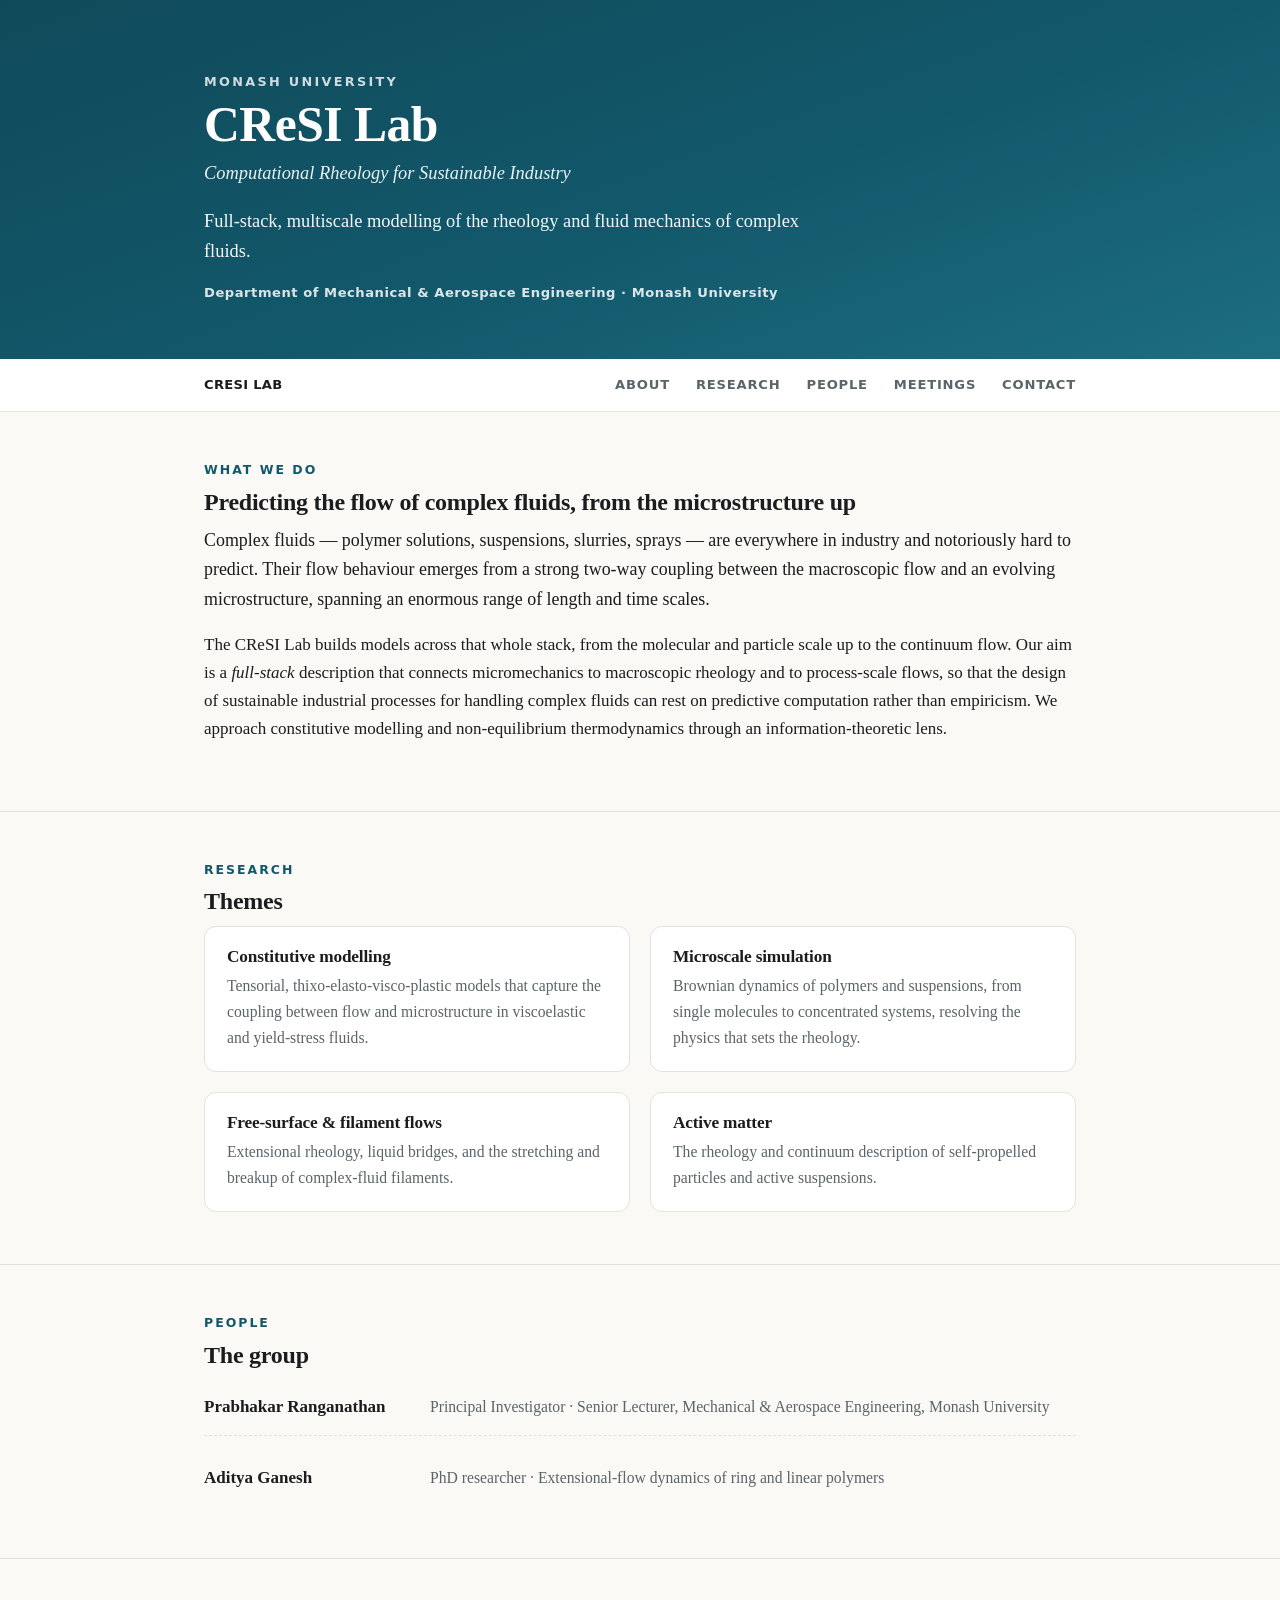
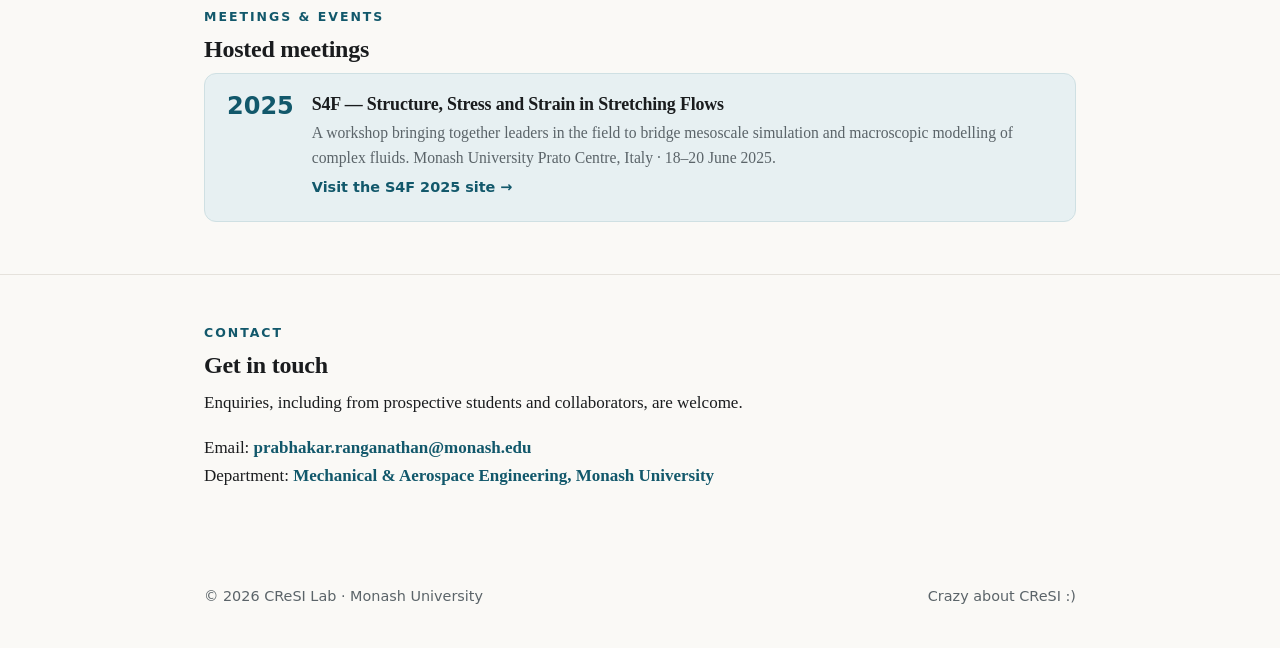
==== index.html @ 567767dc "CReSI Lab site + S4F 2025 archive" ====
<!DOCTYPE html>
<html lang="en">
<head>
<meta charset="utf-8" />
<meta name="viewport" content="width=device-width, initial-scale=1" />
<title>CReSI Lab — Computational Rheology for Sustainable Industry</title>
<meta name="description" content="The CReSI Lab at Monash University builds full-stack, multiscale models of the rheology and fluid mechanics of complex fluids." />
<style>
  :root{
    --ink:#1a1c1e; --muted:#5b6469; --line:#e5e2dc;
    --bg:#faf9f6; --panel:#ffffff; --accent:#12586b; --accent-soft:#e7f0f2;
    --maxw:920px;
  }
  *{box-sizing:border-box}
  html{scroll-behavior:smooth}
  body{
    margin:0; background:var(--bg); color:var(--ink);
    font:400 17px/1.65 "Iowan Old Style","Palatino Linotype",Palatino,Georgia,serif;
    -webkit-font-smoothing:antialiased;
  }
  .wrap{max-width:var(--maxw); margin:0 auto; padding:0 24px}
  a{color:var(--accent); text-decoration:none}
  a:hover{text-decoration:underline}
  h1,h2,h3{line-height:1.2; letter-spacing:-0.01em}
  h2{font-size:1.5rem; margin:0 0 .6rem}

  /* Header / hero */
  header.hero{
    background:linear-gradient(160deg,#0f4a5a 0%,#12586b 55%,#1c6e7f 100%);
    color:#fff; padding:76px 0 60px;
  }
  .hero .kicker{font:600 .8rem/1 ui-sans-serif,system-ui,sans-serif; letter-spacing:.18em; text-transform:uppercase; opacity:.8}
  .hero h1{font-size:3.1rem; margin:.4rem 0 .2rem; font-weight:600}
  .hero .full{font-size:1.15rem; opacity:.92; font-style:italic; margin:.2rem 0 1.1rem}
  .hero p.lede{font-size:1.15rem; max-width:640px; margin:0; opacity:.96}
  .hero .affil{margin-top:1.2rem; font:600 .82rem/1 ui-sans-serif,system-ui,sans-serif; letter-spacing:.04em; opacity:.85}

  /* Nav */
  nav.top{border-bottom:1px solid var(--line); background:var(--panel); position:sticky; top:0; z-index:10}
  nav.top .wrap{display:flex; gap:26px; align-items:center; height:52px; font:600 .82rem/1 ui-sans-serif,system-ui,sans-serif; letter-spacing:.06em; text-transform:uppercase}
  nav.top a{color:var(--muted)}
  nav.top a:hover{color:var(--accent); text-decoration:none}
  nav.top .brand{color:var(--ink); margin-right:auto; letter-spacing:.02em}

  section{padding:52px 0; border-bottom:1px solid var(--line)}
  section:last-of-type{border-bottom:none}
  .eyebrow{font:600 .78rem/1 ui-sans-serif,system-ui,sans-serif; letter-spacing:.16em; text-transform:uppercase; color:var(--accent); margin-bottom:.7rem}
  p{margin:0 0 1rem}
  .lead{font-size:1.12rem}

  .themes{display:grid; grid-template-columns:1fr 1fr; gap:20px; margin-top:8px}
  .card{background:var(--panel); border:1px solid var(--line); border-radius:12px; padding:20px 22px}
  .card h3{font-size:1.08rem; margin:0 0 .35rem}
  .card p{font-size:.98rem; color:var(--muted); margin:0}

  .people{display:flex; flex-direction:column; gap:14px; margin-top:6px}
  .person{display:flex; gap:16px; align-items:baseline; padding:14px 0; border-bottom:1px dashed var(--line)}
  .person:last-child{border-bottom:none}
  .person .name{font-weight:600; min-width:210px}
  .person .role{color:var(--muted); font-size:.98rem}

  .event{display:flex; gap:18px; align-items:flex-start; background:var(--accent-soft); border:1px solid #cfe0e3; border-radius:12px; padding:20px 22px}
  .event .yr{font:700 1.5rem/1 ui-sans-serif,system-ui,sans-serif; color:var(--accent)}
  .event h3{margin:0 0 .25rem; font-size:1.12rem}
  .event p{margin:0; color:var(--muted); font-size:.98rem}
  .event .go{display:inline-block; margin-top:.5rem; font:600 .9rem ui-sans-serif,system-ui,sans-serif}

  .contact a{font-weight:600}
  footer{padding:30px 0 44px; color:var(--muted); font:400 .9rem ui-sans-serif,system-ui,sans-serif}
  footer .wrap{display:flex; justify-content:space-between; flex-wrap:wrap; gap:8px}

  @media(max-width:680px){
    .hero h1{font-size:2.3rem}
    .themes{grid-template-columns:1fr}
    nav.top .wrap{gap:16px; overflow-x:auto}
    .person{flex-direction:column; gap:2px}
    .person .name{min-width:0}
  }
</style>
</head>
<body>

<header class="hero">
  <div class="wrap">
    <div class="kicker">Monash University</div>
    <h1>CReSI Lab</h1>
    <div class="full">Computational Rheology for Sustainable Industry</div>
    <p class="lede">Full-stack, multiscale modelling of the rheology and fluid mechanics of complex fluids.</p>
    <div class="affil">Department of Mechanical &amp; Aerospace Engineering · Monash University</div>
  </div>
</header>

<nav class="top">
  <div class="wrap">
    <span class="brand">CReSI Lab</span>
    <a href="#about">About</a>
    <a href="#research">Research</a>
    <a href="#people">People</a>
    <a href="#meetings">Meetings</a>
    <a href="#contact">Contact</a>
  </div>
</nav>

<section id="about">
  <div class="wrap">
    <div class="eyebrow">What we do</div>
    <h2>Predicting the flow of complex fluids, from the microstructure up</h2>
    <p class="lead">Complex fluids — polymer solutions, suspensions, slurries, sprays — are everywhere in industry and notoriously hard to predict. Their flow behaviour emerges from a strong two-way coupling between the macroscopic flow and an evolving microstructure, spanning an enormous range of length and time scales.</p>
    <p>The CReSI Lab builds models across that whole stack, from the molecular and particle scale up to the continuum flow. Our aim is a <em>full-stack</em> description that connects micromechanics to macroscopic rheology and to process-scale flows, so that the design of sustainable industrial processes for handling complex fluids can rest on predictive computation rather than empiricism. We approach constitutive modelling and non-equilibrium thermodynamics through an information-theoretic lens.</p>
  </div>
</section>

<section id="research">
  <div class="wrap">
    <div class="eyebrow">Research</div>
    <h2>Themes</h2>
    <div class="themes">
      <div class="card">
        <h3>Constitutive modelling</h3>
        <p>Tensorial, thixo-elasto-visco-plastic models that capture the coupling between flow and microstructure in viscoelastic and yield-stress fluids.</p>
      </div>
      <div class="card">
        <h3>Microscale simulation</h3>
        <p>Brownian dynamics of polymers and suspensions, from single molecules to concentrated systems, resolving the physics that sets the rheology.</p>
      </div>
      <div class="card">
        <h3>Free-surface &amp; filament flows</h3>
        <p>Extensional rheology, liquid bridges, and the stretching and breakup of complex-fluid filaments.</p>
      </div>
      <div class="card">
        <h3>Active matter</h3>
        <p>The rheology and continuum description of self-propelled particles and active suspensions.</p>
      </div>
    </div>
  </div>
</section>

<section id="people">
  <div class="wrap">
    <div class="eyebrow">People</div>
    <h2>The group</h2>
    <div class="people">
      <div class="person">
        <div class="name">Prabhakar Ranganathan</div>
        <div class="role">Principal Investigator · Senior Lecturer, Mechanical &amp; Aerospace Engineering, Monash University</div>
      </div>
      <div class="person">
        <div class="name">Aditya Ganesh</div>
        <div class="role">PhD researcher · Extensional-flow dynamics of ring and linear polymers</div>
      </div>
    </div>
  </div>
</section>

<section id="meetings">
  <div class="wrap">
    <div class="eyebrow">Meetings &amp; events</div>
    <h2>Hosted meetings</h2>
    <div class="event">
      <div class="yr">2025</div>
      <div>
        <h3>S4F — Structure, Stress and Strain in Stretching Flows</h3>
        <p>A workshop bringing together leaders in the field to bridge mesoscale simulation and macroscopic modelling of complex fluids. Monash University Prato Centre, Italy · 18–20 June 2025.</p>
        <a class="go" href="meetings/S4F-2025/">Visit the S4F&nbsp;2025 site →</a>
      </div>
    </div>
  </div>
</section>

<section id="contact" class="contact">
  <div class="wrap">
    <div class="eyebrow">Contact</div>
    <h2>Get in touch</h2>
    <p>Enquiries, including from prospective students and collaborators, are welcome.</p>
    <p>
      Email: <a href="mailto:prabhakar.ranganathan@monash.edu">prabhakar.ranganathan@monash.edu</a><br>
      Department: <a href="https://www.monash.edu/engineering/departments/mechanical/">Mechanical &amp; Aerospace Engineering, Monash University</a>
    </p>
  </div>
</section>

<footer>
  <div class="wrap">
    <span>© 2026 CReSI Lab · Monash University</span>
    <span>Crazy about CReSI :)</span>
  </div>
</footer>

</body>
</html>
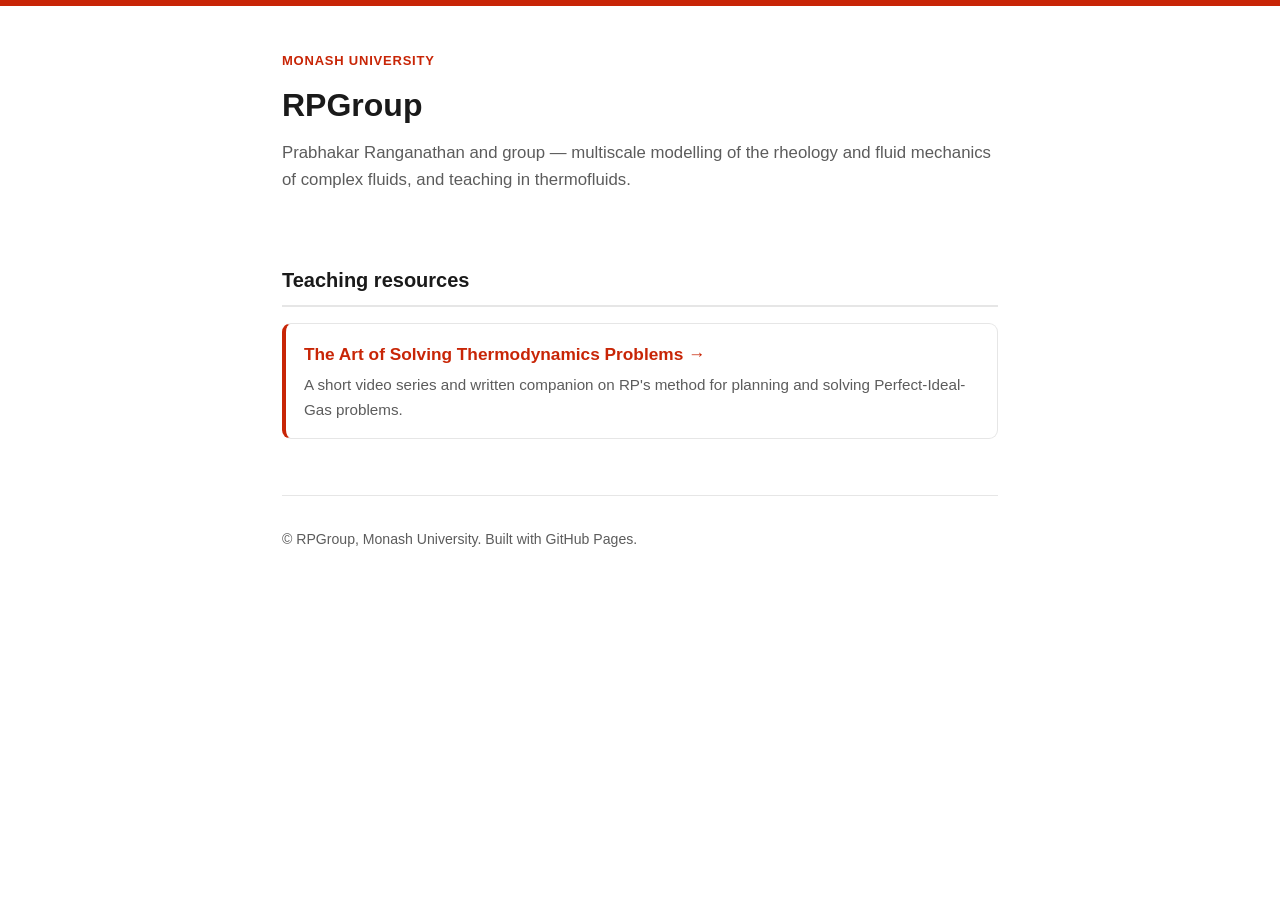
==== commit cd0682b3: "Seed group site: The Art of Solving Thermodynamics Problems" ====
--- a/index.html
+++ b/index.html
@@ -1,190 +1,52 @@
 <!DOCTYPE html>
 <html lang="en">
 <head>
-<meta charset="utf-8" />
-<meta name="viewport" content="width=device-width, initial-scale=1" />
-<title>CReSI Lab — Computational Rheology for Sustainable Industry</title>
-<meta name="description" content="The CReSI Lab at Monash University builds full-stack, multiscale models of the rheology and fluid mechanics of complex fluids." />
+<meta charset="utf-8">
+<meta name="viewport" content="width=device-width, initial-scale=1">
+<title>RPGroup · Monash University</title>
+<meta name="description" content="Research group of Prabhakar Ranganathan, Monash University — multiscale modelling of the rheology and fluid mechanics of complex fluids, and teaching resources.">
 <style>
-  :root{
-    --ink:#1a1c1e; --muted:#5b6469; --line:#e5e2dc;
-    --bg:#faf9f6; --panel:#ffffff; --accent:#12586b; --accent-soft:#e7f0f2;
-    --maxw:920px;
-  }
+  :root{--red:#C82506;--ink:#1a1a1a;--muted:#5c5c5c;--line:#e6e6e6;--soft:#faf7f6}
   *{box-sizing:border-box}
-  html{scroll-behavior:smooth}
-  body{
-    margin:0; background:var(--bg); color:var(--ink);
-    font:400 17px/1.65 "Iowan Old Style","Palatino Linotype",Palatino,Georgia,serif;
-    -webkit-font-smoothing:antialiased;
-  }
-  .wrap{max-width:var(--maxw); margin:0 auto; padding:0 24px}
-  a{color:var(--accent); text-decoration:none}
-  a:hover{text-decoration:underline}
-  h1,h2,h3{line-height:1.2; letter-spacing:-0.01em}
-  h2{font-size:1.5rem; margin:0 0 .6rem}
-
-  /* Header / hero */
-  header.hero{
-    background:linear-gradient(160deg,#0f4a5a 0%,#12586b 55%,#1c6e7f 100%);
-    color:#fff; padding:76px 0 60px;
-  }
-  .hero .kicker{font:600 .8rem/1 ui-sans-serif,system-ui,sans-serif; letter-spacing:.18em; text-transform:uppercase; opacity:.8}
-  .hero h1{font-size:3.1rem; margin:.4rem 0 .2rem; font-weight:600}
-  .hero .full{font-size:1.15rem; opacity:.92; font-style:italic; margin:.2rem 0 1.1rem}
-  .hero p.lede{font-size:1.15rem; max-width:640px; margin:0; opacity:.96}
-  .hero .affil{margin-top:1.2rem; font:600 .82rem/1 ui-sans-serif,system-ui,sans-serif; letter-spacing:.04em; opacity:.85}
-
-  /* Nav */
-  nav.top{border-bottom:1px solid var(--line); background:var(--panel); position:sticky; top:0; z-index:10}
-  nav.top .wrap{display:flex; gap:26px; align-items:center; height:52px; font:600 .82rem/1 ui-sans-serif,system-ui,sans-serif; letter-spacing:.06em; text-transform:uppercase}
-  nav.top a{color:var(--muted)}
-  nav.top a:hover{color:var(--accent); text-decoration:none}
-  nav.top .brand{color:var(--ink); margin-right:auto; letter-spacing:.02em}
-
-  section{padding:52px 0; border-bottom:1px solid var(--line)}
-  section:last-of-type{border-bottom:none}
-  .eyebrow{font:600 .78rem/1 ui-sans-serif,system-ui,sans-serif; letter-spacing:.16em; text-transform:uppercase; color:var(--accent); margin-bottom:.7rem}
-  p{margin:0 0 1rem}
-  .lead{font-size:1.12rem}
-
-  .themes{display:grid; grid-template-columns:1fr 1fr; gap:20px; margin-top:8px}
-  .card{background:var(--panel); border:1px solid var(--line); border-radius:12px; padding:20px 22px}
-  .card h3{font-size:1.08rem; margin:0 0 .35rem}
-  .card p{font-size:.98rem; color:var(--muted); margin:0}
-
-  .people{display:flex; flex-direction:column; gap:14px; margin-top:6px}
-  .person{display:flex; gap:16px; align-items:baseline; padding:14px 0; border-bottom:1px dashed var(--line)}
-  .person:last-child{border-bottom:none}
-  .person .name{font-weight:600; min-width:210px}
-  .person .role{color:var(--muted); font-size:.98rem}
-
-  .event{display:flex; gap:18px; align-items:flex-start; background:var(--accent-soft); border:1px solid #cfe0e3; border-radius:12px; padding:20px 22px}
-  .event .yr{font:700 1.5rem/1 ui-sans-serif,system-ui,sans-serif; color:var(--accent)}
-  .event h3{margin:0 0 .25rem; font-size:1.12rem}
-  .event p{margin:0; color:var(--muted); font-size:.98rem}
-  .event .go{display:inline-block; margin-top:.5rem; font:600 .9rem ui-sans-serif,system-ui,sans-serif}
-
-  .contact a{font-weight:600}
-  footer{padding:30px 0 44px; color:var(--muted); font:400 .9rem ui-sans-serif,system-ui,sans-serif}
-  footer .wrap{display:flex; justify-content:space-between; flex-wrap:wrap; gap:8px}
-
-  @media(max-width:680px){
-    .hero h1{font-size:2.3rem}
-    .themes{grid-template-columns:1fr}
-    nav.top .wrap{gap:16px; overflow-x:auto}
-    .person{flex-direction:column; gap:2px}
-    .person .name{min-width:0}
-  }
+  body{margin:0;color:var(--ink);background:#fff;
+    font:16px/1.65 -apple-system,BlinkMacSystemFont,"Segoe UI",Roboto,Helvetica,Arial,sans-serif}
+  .wrap{max-width:760px;margin:0 auto;padding:0 22px}
+  header{border-top:6px solid var(--red);padding:44px 0 8px}
+  .kicker{color:var(--red);font-weight:700;letter-spacing:.06em;text-transform:uppercase;font-size:13px;margin:0 0 8px}
+  h1{font-size:2rem;margin:.1em 0 .2em}
+  .lead{color:var(--muted);font-size:1.05rem;margin:.2em 0 1.4em}
+  h2{font-size:1.25rem;margin:38px 0 6px;padding-bottom:8px;border-bottom:2px solid var(--line)}
+  .card{display:block;text-decoration:none;color:inherit;border:1px solid var(--line);
+    border-left:4px solid var(--red);border-radius:9px;padding:16px 18px;margin:16px 0;
+    transition:border-color .15s,box-shadow .15s}
+  .card:hover{box-shadow:0 2px 12px rgba(0,0,0,.06)}
+  .card h3{margin:0 0 4px;font-size:1.08rem;color:var(--red)}
+  .card p{margin:0;color:var(--muted);font-size:.95rem}
+  footer{margin:56px 0 40px;padding-top:18px;border-top:1px solid var(--line);color:var(--muted);font-size:.88rem}
+  a{color:var(--red)}
 </style>
 </head>
 <body>
-
-<header class="hero">
+<header>
   <div class="wrap">
-    <div class="kicker">Monash University</div>
-    <h1>CReSI Lab</h1>
-    <div class="full">Computational Rheology for Sustainable Industry</div>
-    <p class="lede">Full-stack, multiscale modelling of the rheology and fluid mechanics of complex fluids.</p>
-    <div class="affil">Department of Mechanical &amp; Aerospace Engineering · Monash University</div>
+    <p class="kicker">Monash University</p>
+    <h1>RPGroup</h1>
+    <p class="lead">Prabhakar Ranganathan and group — multiscale modelling of the rheology and
+      fluid mechanics of complex fluids, and teaching in thermofluids.</p>
   </div>
 </header>
 
-<nav class="top">
-  <div class="wrap">
-    <span class="brand">CReSI Lab</span>
-    <a href="#about">About</a>
-    <a href="#research">Research</a>
-    <a href="#people">People</a>
-    <a href="#meetings">Meetings</a>
-    <a href="#contact">Contact</a>
-  </div>
-</nav>
+<main class="wrap">
+  <h2>Teaching resources</h2>
+  <a class="card" href="teaching/art-of-solving/">
+    <h3>The Art of Solving Thermodynamics Problems →</h3>
+    <p>A short video series and written companion on RP's method for planning and solving
+      Perfect-Ideal-Gas problems.</p>
+  </a>
 
-<section id="about">
-  <div class="wrap">
-    <div class="eyebrow">What we do</div>
-    <h2>Predicting the flow of complex fluids, from the microstructure up</h2>
-    <p class="lead">Complex fluids — polymer solutions, suspensions, slurries, sprays — are everywhere in industry and notoriously hard to predict. Their flow behaviour emerges from a strong two-way coupling between the macroscopic flow and an evolving microstructure, spanning an enormous range of length and time scales.</p>
-    <p>The CReSI Lab builds models across that whole stack, from the molecular and particle scale up to the continuum flow. Our aim is a <em>full-stack</em> description that connects micromechanics to macroscopic rheology and to process-scale flows, so that the design of sustainable industrial processes for handling complex fluids can rest on predictive computation rather than empiricism. We approach constitutive modelling and non-equilibrium thermodynamics through an information-theoretic lens.</p>
-  </div>
-</section>
-
-<section id="research">
-  <div class="wrap">
-    <div class="eyebrow">Research</div>
-    <h2>Themes</h2>
-    <div class="themes">
-      <div class="card">
-        <h3>Constitutive modelling</h3>
-        <p>Tensorial, thixo-elasto-visco-plastic models that capture the coupling between flow and microstructure in viscoelastic and yield-stress fluids.</p>
-      </div>
-      <div class="card">
-        <h3>Microscale simulation</h3>
-        <p>Brownian dynamics of polymers and suspensions, from single molecules to concentrated systems, resolving the physics that sets the rheology.</p>
-      </div>
-      <div class="card">
-        <h3>Free-surface &amp; filament flows</h3>
-        <p>Extensional rheology, liquid bridges, and the stretching and breakup of complex-fluid filaments.</p>
-      </div>
-      <div class="card">
-        <h3>Active matter</h3>
-        <p>The rheology and continuum description of self-propelled particles and active suspensions.</p>
-      </div>
-    </div>
-  </div>
-</section>
-
-<section id="people">
-  <div class="wrap">
-    <div class="eyebrow">People</div>
-    <h2>The group</h2>
-    <div class="people">
-      <div class="person">
-        <div class="name">Prabhakar Ranganathan</div>
-        <div class="role">Principal Investigator · Senior Lecturer, Mechanical &amp; Aerospace Engineering, Monash University</div>
-      </div>
-      <div class="person">
-        <div class="name">Aditya Ganesh</div>
-        <div class="role">PhD researcher · Extensional-flow dynamics of ring and linear polymers</div>
-      </div>
-    </div>
-  </div>
-</section>
-
-<section id="meetings">
-  <div class="wrap">
-    <div class="eyebrow">Meetings &amp; events</div>
-    <h2>Hosted meetings</h2>
-    <div class="event">
-      <div class="yr">2025</div>
-      <div>
-        <h3>S4F — Structure, Stress and Strain in Stretching Flows</h3>
-        <p>A workshop bringing together leaders in the field to bridge mesoscale simulation and macroscopic modelling of complex fluids. Monash University Prato Centre, Italy · 18–20 June 2025.</p>
-        <a class="go" href="meetings/S4F-2025/">Visit the S4F&nbsp;2025 site →</a>
-      </div>
-    </div>
-  </div>
-</section>
-
-<section id="contact" class="contact">
-  <div class="wrap">
-    <div class="eyebrow">Contact</div>
-    <h2>Get in touch</h2>
-    <p>Enquiries, including from prospective students and collaborators, are welcome.</p>
-    <p>
-      Email: <a href="mailto:prabhakar.ranganathan@monash.edu">prabhakar.ranganathan@monash.edu</a><br>
-      Department: <a href="https://www.monash.edu/engineering/departments/mechanical/">Mechanical &amp; Aerospace Engineering, Monash University</a>
-    </p>
-  </div>
-</section>
-
-<footer>
-  <div class="wrap">
-    <span>© 2026 CReSI Lab · Monash University</span>
-    <span>Crazy about CReSI :)</span>
-  </div>
-</footer>
-
+  <footer>
+    <p>© RPGroup, Monash University. Built with GitHub Pages.</p>
+  </footer>
+</main>
 </body>
 </html>
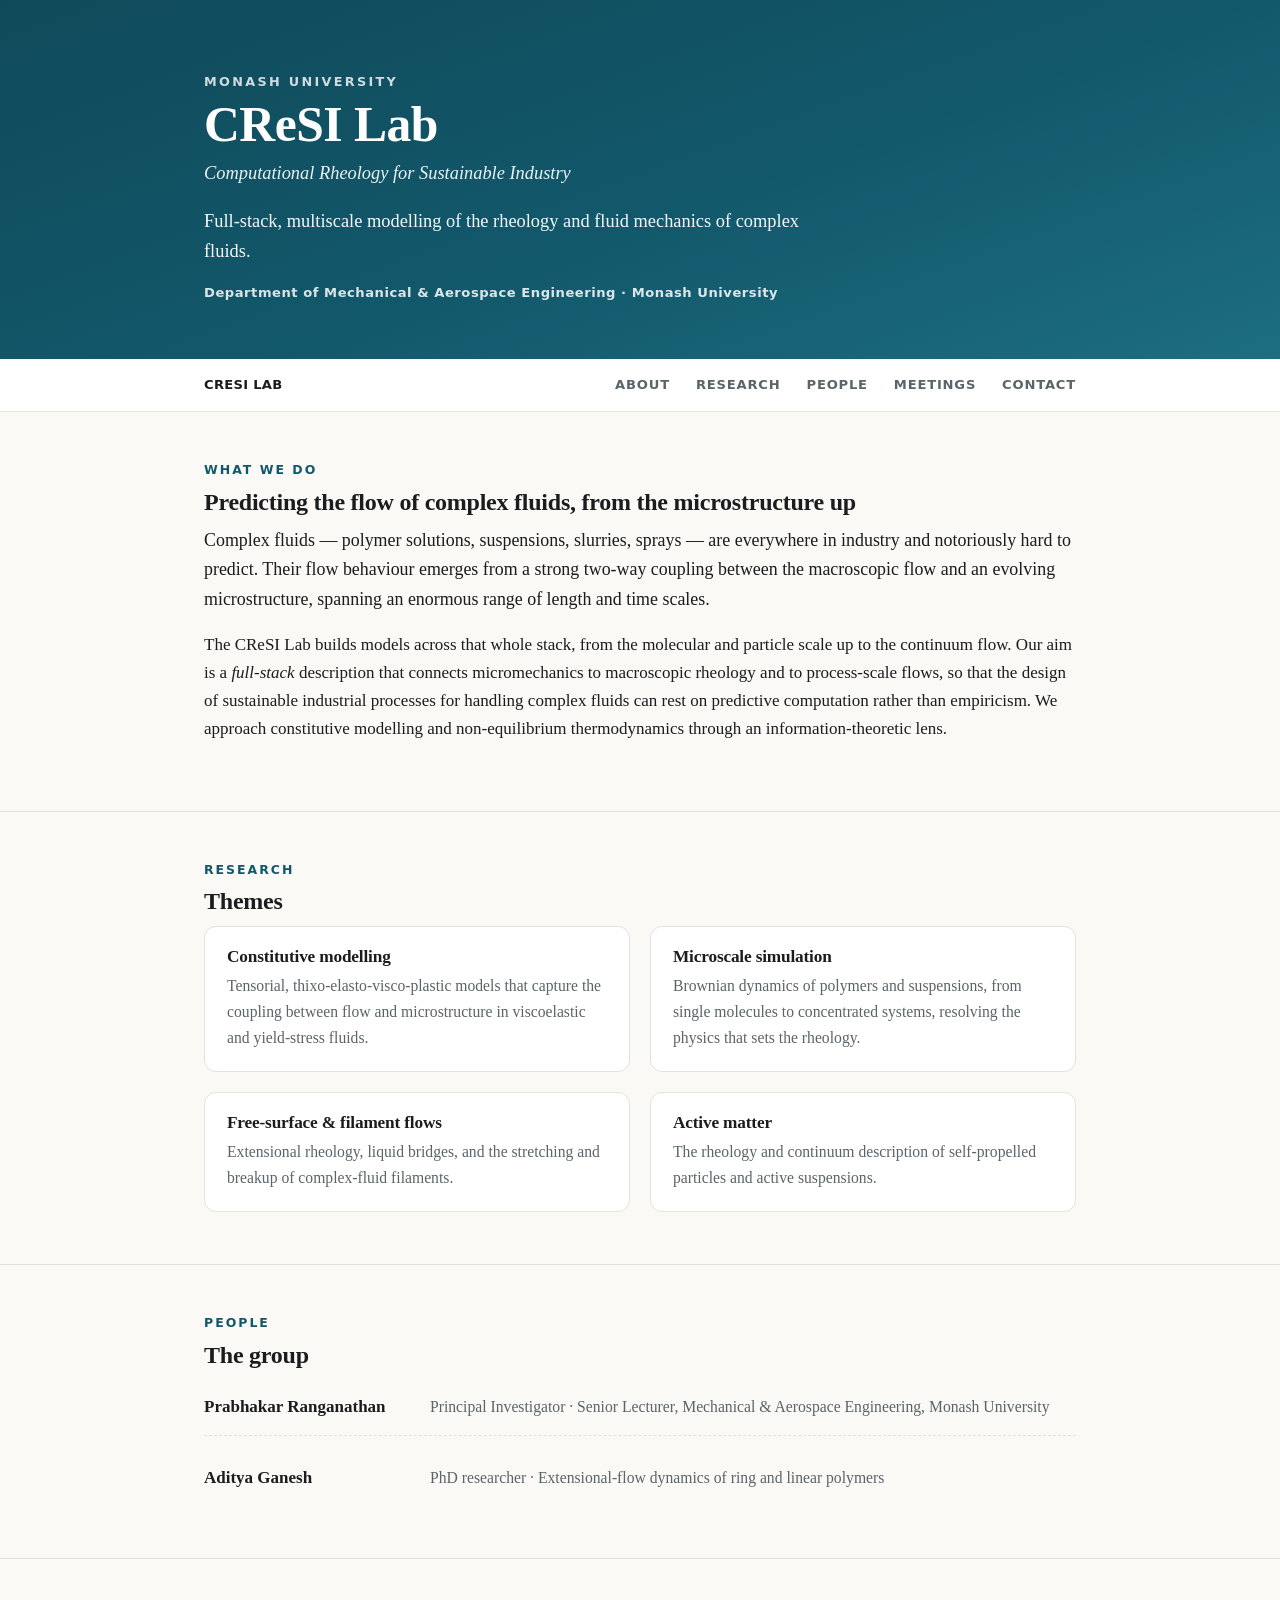
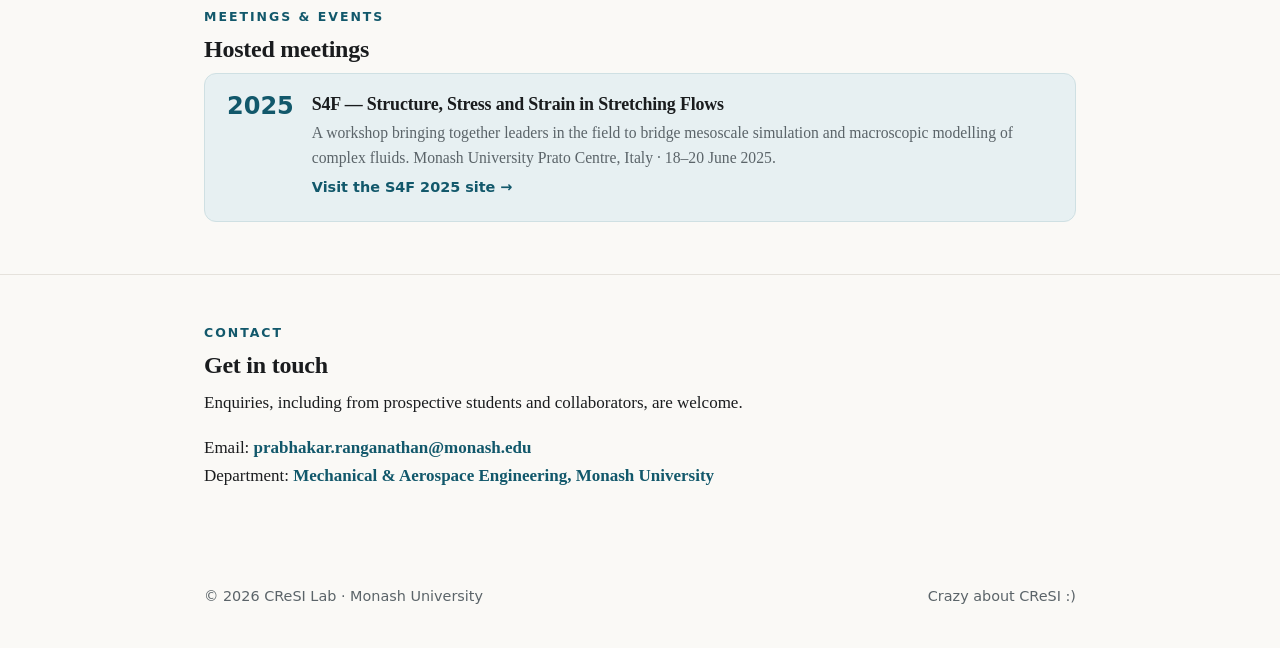
==== commit a2d26d3f: "Restore CReSI homepage, S4F-2025 site and CNAME removed by accidental force-push; keep teaching/" ====
--- a/index.html
+++ b/index.html
@@ -1,52 +1,190 @@
 <!DOCTYPE html>
 <html lang="en">
 <head>
-<meta charset="utf-8">
-<meta name="viewport" content="width=device-width, initial-scale=1">
-<title>RPGroup · Monash University</title>
-<meta name="description" content="Research group of Prabhakar Ranganathan, Monash University — multiscale modelling of the rheology and fluid mechanics of complex fluids, and teaching resources.">
+<meta charset="utf-8" />
+<meta name="viewport" content="width=device-width, initial-scale=1" />
+<title>CReSI Lab — Computational Rheology for Sustainable Industry</title>
+<meta name="description" content="The CReSI Lab at Monash University builds full-stack, multiscale models of the rheology and fluid mechanics of complex fluids." />
 <style>
-  :root{--red:#C82506;--ink:#1a1a1a;--muted:#5c5c5c;--line:#e6e6e6;--soft:#faf7f6}
+  :root{
+    --ink:#1a1c1e; --muted:#5b6469; --line:#e5e2dc;
+    --bg:#faf9f6; --panel:#ffffff; --accent:#12586b; --accent-soft:#e7f0f2;
+    --maxw:920px;
+  }
   *{box-sizing:border-box}
-  body{margin:0;color:var(--ink);background:#fff;
-    font:16px/1.65 -apple-system,BlinkMacSystemFont,"Segoe UI",Roboto,Helvetica,Arial,sans-serif}
-  .wrap{max-width:760px;margin:0 auto;padding:0 22px}
-  header{border-top:6px solid var(--red);padding:44px 0 8px}
-  .kicker{color:var(--red);font-weight:700;letter-spacing:.06em;text-transform:uppercase;font-size:13px;margin:0 0 8px}
-  h1{font-size:2rem;margin:.1em 0 .2em}
-  .lead{color:var(--muted);font-size:1.05rem;margin:.2em 0 1.4em}
-  h2{font-size:1.25rem;margin:38px 0 6px;padding-bottom:8px;border-bottom:2px solid var(--line)}
-  .card{display:block;text-decoration:none;color:inherit;border:1px solid var(--line);
-    border-left:4px solid var(--red);border-radius:9px;padding:16px 18px;margin:16px 0;
-    transition:border-color .15s,box-shadow .15s}
-  .card:hover{box-shadow:0 2px 12px rgba(0,0,0,.06)}
-  .card h3{margin:0 0 4px;font-size:1.08rem;color:var(--red)}
-  .card p{margin:0;color:var(--muted);font-size:.95rem}
-  footer{margin:56px 0 40px;padding-top:18px;border-top:1px solid var(--line);color:var(--muted);font-size:.88rem}
-  a{color:var(--red)}
+  html{scroll-behavior:smooth}
+  body{
+    margin:0; background:var(--bg); color:var(--ink);
+    font:400 17px/1.65 "Iowan Old Style","Palatino Linotype",Palatino,Georgia,serif;
+    -webkit-font-smoothing:antialiased;
+  }
+  .wrap{max-width:var(--maxw); margin:0 auto; padding:0 24px}
+  a{color:var(--accent); text-decoration:none}
+  a:hover{text-decoration:underline}
+  h1,h2,h3{line-height:1.2; letter-spacing:-0.01em}
+  h2{font-size:1.5rem; margin:0 0 .6rem}
+
+  /* Header / hero */
+  header.hero{
+    background:linear-gradient(160deg,#0f4a5a 0%,#12586b 55%,#1c6e7f 100%);
+    color:#fff; padding:76px 0 60px;
+  }
+  .hero .kicker{font:600 .8rem/1 ui-sans-serif,system-ui,sans-serif; letter-spacing:.18em; text-transform:uppercase; opacity:.8}
+  .hero h1{font-size:3.1rem; margin:.4rem 0 .2rem; font-weight:600}
+  .hero .full{font-size:1.15rem; opacity:.92; font-style:italic; margin:.2rem 0 1.1rem}
+  .hero p.lede{font-size:1.15rem; max-width:640px; margin:0; opacity:.96}
+  .hero .affil{margin-top:1.2rem; font:600 .82rem/1 ui-sans-serif,system-ui,sans-serif; letter-spacing:.04em; opacity:.85}
+
+  /* Nav */
+  nav.top{border-bottom:1px solid var(--line); background:var(--panel); position:sticky; top:0; z-index:10}
+  nav.top .wrap{display:flex; gap:26px; align-items:center; height:52px; font:600 .82rem/1 ui-sans-serif,system-ui,sans-serif; letter-spacing:.06em; text-transform:uppercase}
+  nav.top a{color:var(--muted)}
+  nav.top a:hover{color:var(--accent); text-decoration:none}
+  nav.top .brand{color:var(--ink); margin-right:auto; letter-spacing:.02em}
+
+  section{padding:52px 0; border-bottom:1px solid var(--line)}
+  section:last-of-type{border-bottom:none}
+  .eyebrow{font:600 .78rem/1 ui-sans-serif,system-ui,sans-serif; letter-spacing:.16em; text-transform:uppercase; color:var(--accent); margin-bottom:.7rem}
+  p{margin:0 0 1rem}
+  .lead{font-size:1.12rem}
+
+  .themes{display:grid; grid-template-columns:1fr 1fr; gap:20px; margin-top:8px}
+  .card{background:var(--panel); border:1px solid var(--line); border-radius:12px; padding:20px 22px}
+  .card h3{font-size:1.08rem; margin:0 0 .35rem}
+  .card p{font-size:.98rem; color:var(--muted); margin:0}
+
+  .people{display:flex; flex-direction:column; gap:14px; margin-top:6px}
+  .person{display:flex; gap:16px; align-items:baseline; padding:14px 0; border-bottom:1px dashed var(--line)}
+  .person:last-child{border-bottom:none}
+  .person .name{font-weight:600; min-width:210px}
+  .person .role{color:var(--muted); font-size:.98rem}
+
+  .event{display:flex; gap:18px; align-items:flex-start; background:var(--accent-soft); border:1px solid #cfe0e3; border-radius:12px; padding:20px 22px}
+  .event .yr{font:700 1.5rem/1 ui-sans-serif,system-ui,sans-serif; color:var(--accent)}
+  .event h3{margin:0 0 .25rem; font-size:1.12rem}
+  .event p{margin:0; color:var(--muted); font-size:.98rem}
+  .event .go{display:inline-block; margin-top:.5rem; font:600 .9rem ui-sans-serif,system-ui,sans-serif}
+
+  .contact a{font-weight:600}
+  footer{padding:30px 0 44px; color:var(--muted); font:400 .9rem ui-sans-serif,system-ui,sans-serif}
+  footer .wrap{display:flex; justify-content:space-between; flex-wrap:wrap; gap:8px}
+
+  @media(max-width:680px){
+    .hero h1{font-size:2.3rem}
+    .themes{grid-template-columns:1fr}
+    nav.top .wrap{gap:16px; overflow-x:auto}
+    .person{flex-direction:column; gap:2px}
+    .person .name{min-width:0}
+  }
 </style>
 </head>
 <body>
-<header>
+
+<header class="hero">
   <div class="wrap">
-    <p class="kicker">Monash University</p>
-    <h1>RPGroup</h1>
-    <p class="lead">Prabhakar Ranganathan and group — multiscale modelling of the rheology and
-      fluid mechanics of complex fluids, and teaching in thermofluids.</p>
+    <div class="kicker">Monash University</div>
+    <h1>CReSI Lab</h1>
+    <div class="full">Computational Rheology for Sustainable Industry</div>
+    <p class="lede">Full-stack, multiscale modelling of the rheology and fluid mechanics of complex fluids.</p>
+    <div class="affil">Department of Mechanical &amp; Aerospace Engineering · Monash University</div>
   </div>
 </header>
 
-<main class="wrap">
-  <h2>Teaching resources</h2>
-  <a class="card" href="teaching/art-of-solving/">
-    <h3>The Art of Solving Thermodynamics Problems →</h3>
-    <p>A short video series and written companion on RP's method for planning and solving
-      Perfect-Ideal-Gas problems.</p>
-  </a>
+<nav class="top">
+  <div class="wrap">
+    <span class="brand">CReSI Lab</span>
+    <a href="#about">About</a>
+    <a href="#research">Research</a>
+    <a href="#people">People</a>
+    <a href="#meetings">Meetings</a>
+    <a href="#contact">Contact</a>
+  </div>
+</nav>
 
-  <footer>
-    <p>© RPGroup, Monash University. Built with GitHub Pages.</p>
-  </footer>
-</main>
+<section id="about">
+  <div class="wrap">
+    <div class="eyebrow">What we do</div>
+    <h2>Predicting the flow of complex fluids, from the microstructure up</h2>
+    <p class="lead">Complex fluids — polymer solutions, suspensions, slurries, sprays — are everywhere in industry and notoriously hard to predict. Their flow behaviour emerges from a strong two-way coupling between the macroscopic flow and an evolving microstructure, spanning an enormous range of length and time scales.</p>
+    <p>The CReSI Lab builds models across that whole stack, from the molecular and particle scale up to the continuum flow. Our aim is a <em>full-stack</em> description that connects micromechanics to macroscopic rheology and to process-scale flows, so that the design of sustainable industrial processes for handling complex fluids can rest on predictive computation rather than empiricism. We approach constitutive modelling and non-equilibrium thermodynamics through an information-theoretic lens.</p>
+  </div>
+</section>
+
+<section id="research">
+  <div class="wrap">
+    <div class="eyebrow">Research</div>
+    <h2>Themes</h2>
+    <div class="themes">
+      <div class="card">
+        <h3>Constitutive modelling</h3>
+        <p>Tensorial, thixo-elasto-visco-plastic models that capture the coupling between flow and microstructure in viscoelastic and yield-stress fluids.</p>
+      </div>
+      <div class="card">
+        <h3>Microscale simulation</h3>
+        <p>Brownian dynamics of polymers and suspensions, from single molecules to concentrated systems, resolving the physics that sets the rheology.</p>
+      </div>
+      <div class="card">
+        <h3>Free-surface &amp; filament flows</h3>
+        <p>Extensional rheology, liquid bridges, and the stretching and breakup of complex-fluid filaments.</p>
+      </div>
+      <div class="card">
+        <h3>Active matter</h3>
+        <p>The rheology and continuum description of self-propelled particles and active suspensions.</p>
+      </div>
+    </div>
+  </div>
+</section>
+
+<section id="people">
+  <div class="wrap">
+    <div class="eyebrow">People</div>
+    <h2>The group</h2>
+    <div class="people">
+      <div class="person">
+        <div class="name">Prabhakar Ranganathan</div>
+        <div class="role">Principal Investigator · Senior Lecturer, Mechanical &amp; Aerospace Engineering, Monash University</div>
+      </div>
+      <div class="person">
+        <div class="name">Aditya Ganesh</div>
+        <div class="role">PhD researcher · Extensional-flow dynamics of ring and linear polymers</div>
+      </div>
+    </div>
+  </div>
+</section>
+
+<section id="meetings">
+  <div class="wrap">
+    <div class="eyebrow">Meetings &amp; events</div>
+    <h2>Hosted meetings</h2>
+    <div class="event">
+      <div class="yr">2025</div>
+      <div>
+        <h3>S4F — Structure, Stress and Strain in Stretching Flows</h3>
+        <p>A workshop bringing together leaders in the field to bridge mesoscale simulation and macroscopic modelling of complex fluids. Monash University Prato Centre, Italy · 18–20 June 2025.</p>
+        <a class="go" href="meetings/S4F-2025/">Visit the S4F&nbsp;2025 site →</a>
+      </div>
+    </div>
+  </div>
+</section>
+
+<section id="contact" class="contact">
+  <div class="wrap">
+    <div class="eyebrow">Contact</div>
+    <h2>Get in touch</h2>
+    <p>Enquiries, including from prospective students and collaborators, are welcome.</p>
+    <p>
+      Email: <a href="mailto:prabhakar.ranganathan@monash.edu">prabhakar.ranganathan@monash.edu</a><br>
+      Department: <a href="https://www.monash.edu/engineering/departments/mechanical/">Mechanical &amp; Aerospace Engineering, Monash University</a>
+    </p>
+  </div>
+</section>
+
+<footer>
+  <div class="wrap">
+    <span>© 2026 CReSI Lab · Monash University</span>
+    <span>Crazy about CReSI :)</span>
+  </div>
+</footer>
+
 </body>
 </html>
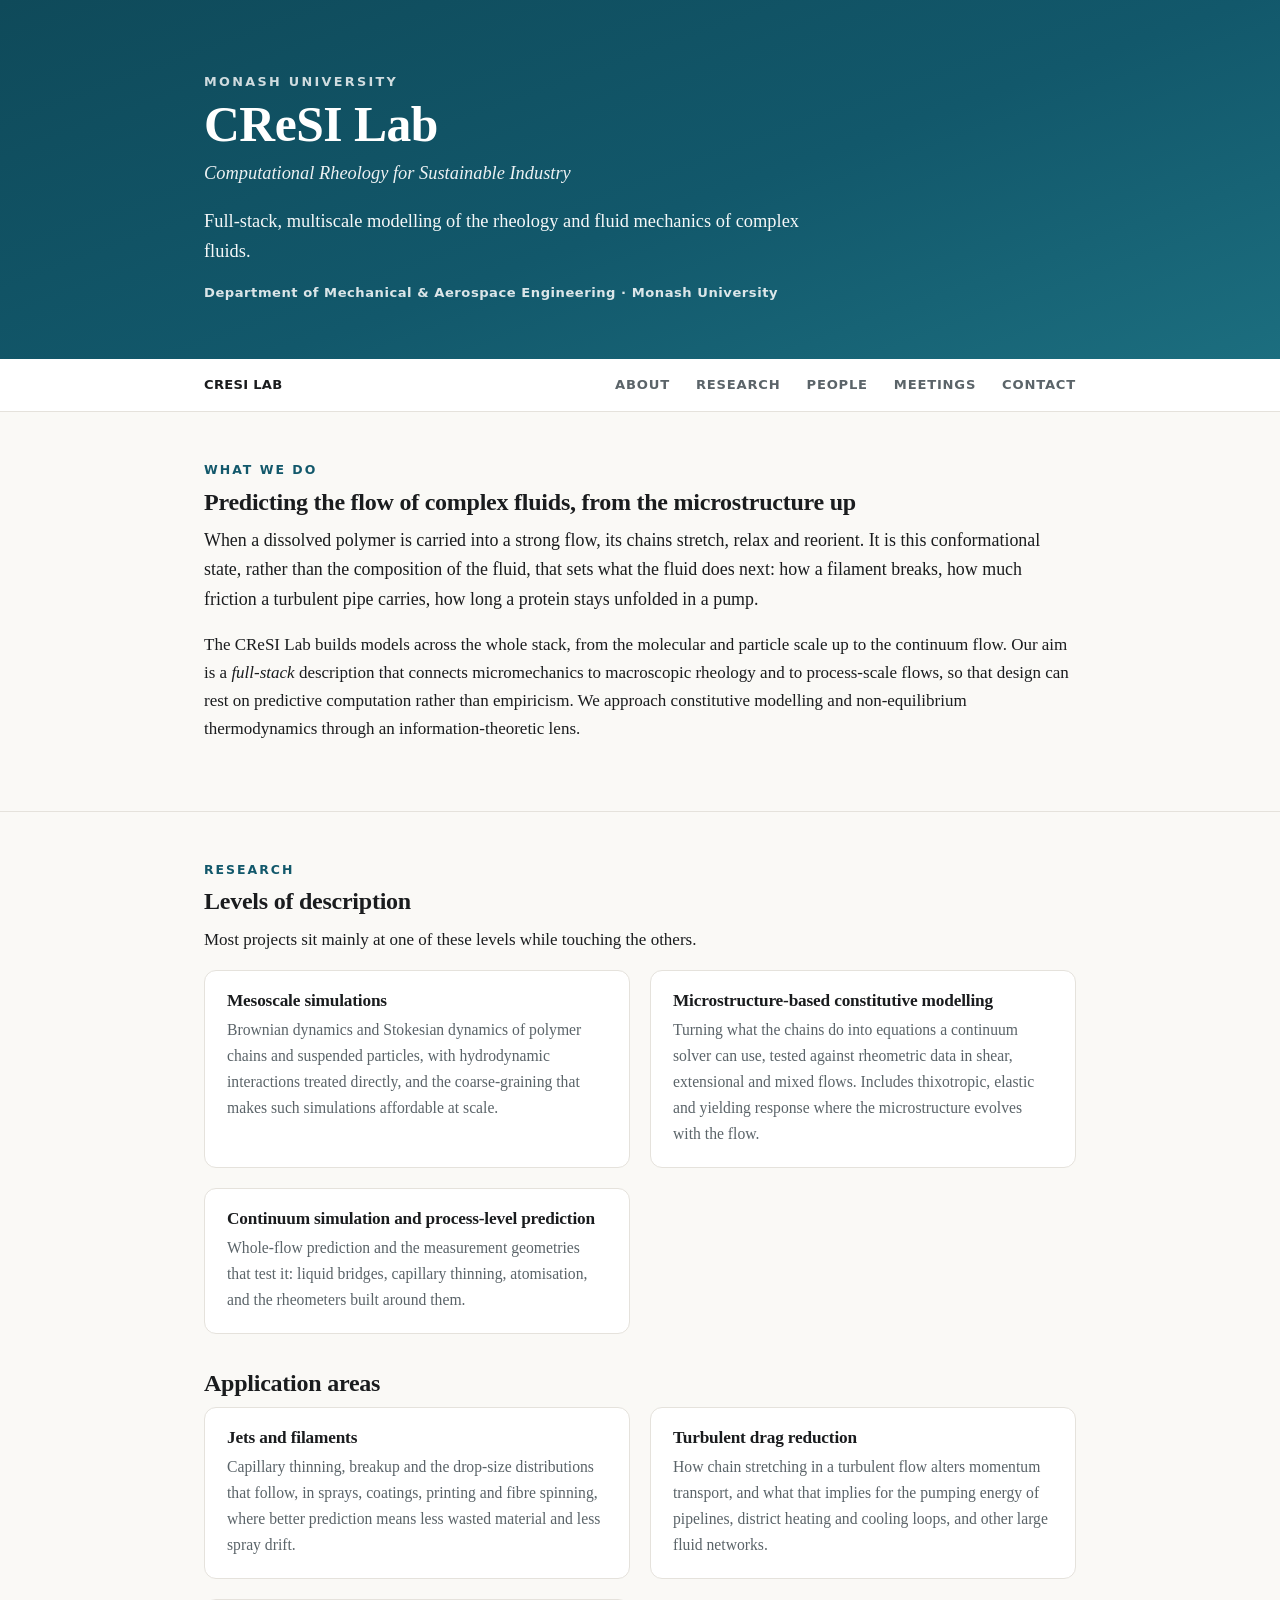
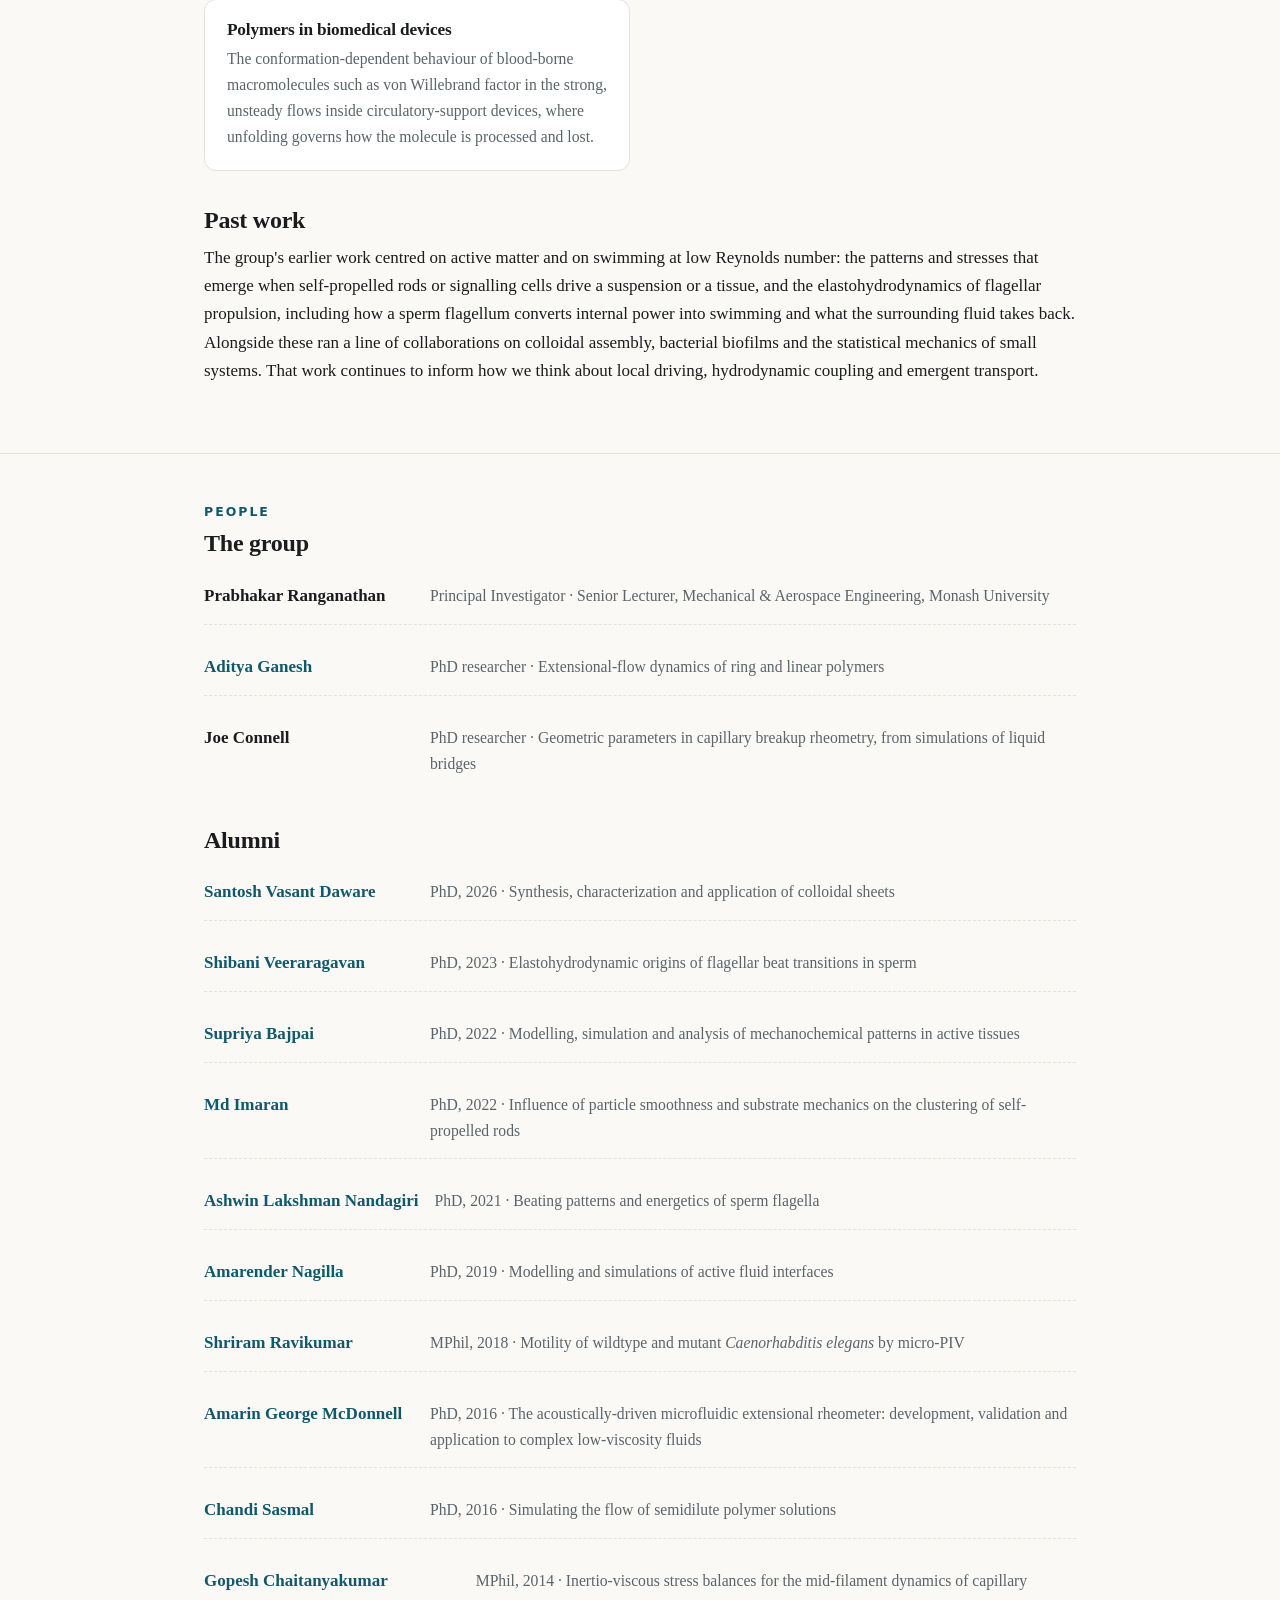
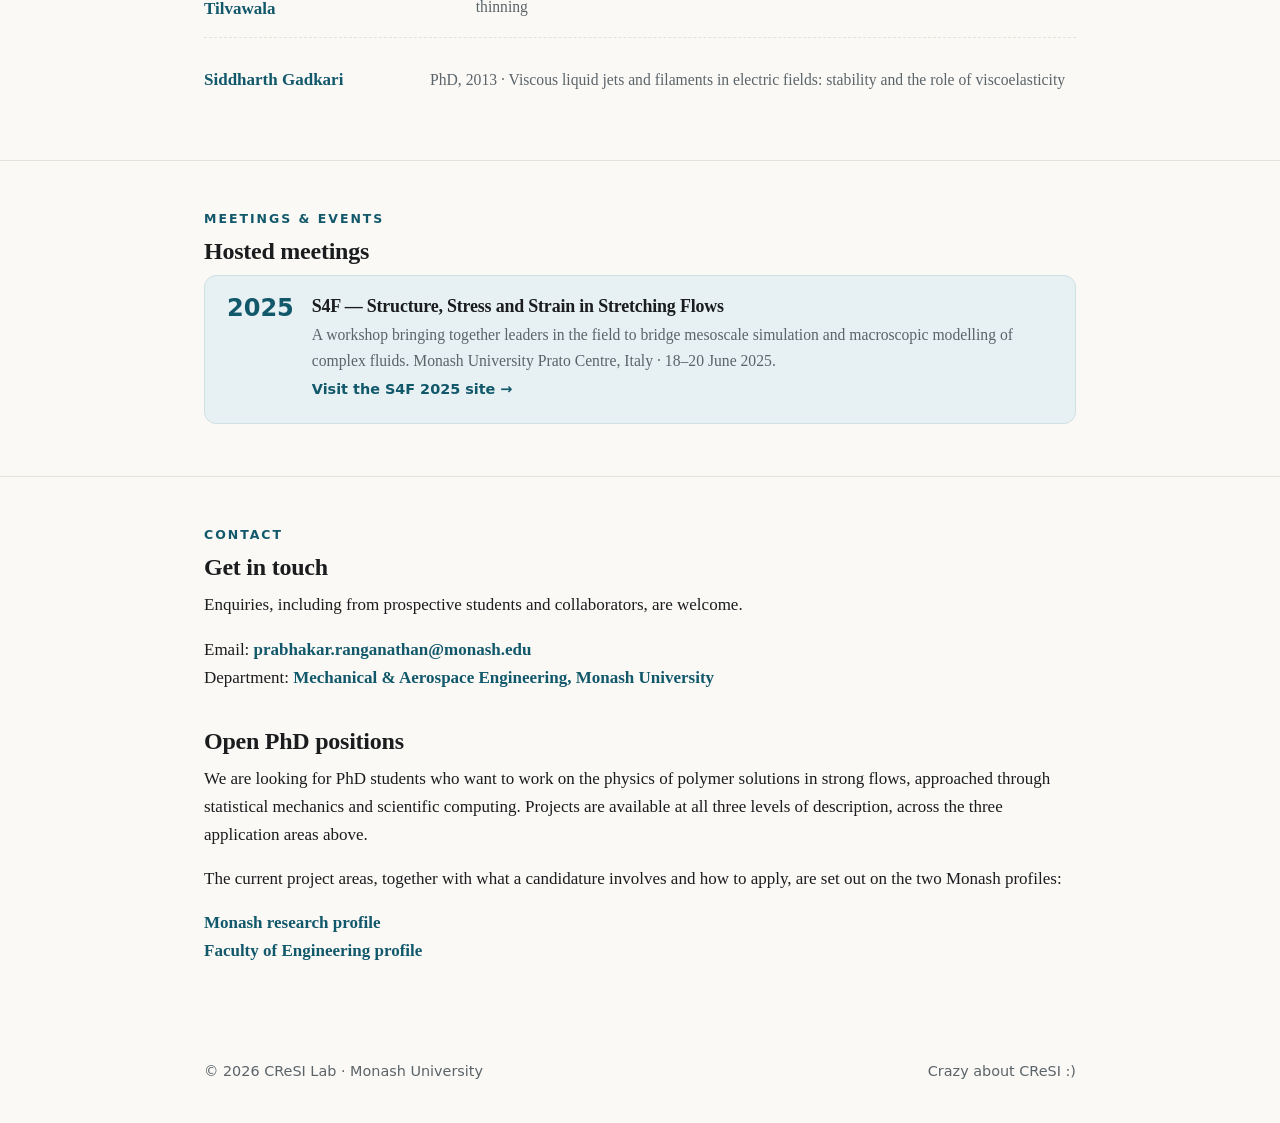
==== commit c1ab4fb4: "Align CReSI home page with 2026 research position: levels and application areas, past-work summary, " ====
--- a/index.html
+++ b/index.html
@@ -105,33 +105,49 @@
   <div class="wrap">
     <div class="eyebrow">What we do</div>
     <h2>Predicting the flow of complex fluids, from the microstructure up</h2>
-    <p class="lead">Complex fluids — polymer solutions, suspensions, slurries, sprays — are everywhere in industry and notoriously hard to predict. Their flow behaviour emerges from a strong two-way coupling between the macroscopic flow and an evolving microstructure, spanning an enormous range of length and time scales.</p>
-    <p>The CReSI Lab builds models across that whole stack, from the molecular and particle scale up to the continuum flow. Our aim is a <em>full-stack</em> description that connects micromechanics to macroscopic rheology and to process-scale flows, so that the design of sustainable industrial processes for handling complex fluids can rest on predictive computation rather than empiricism. We approach constitutive modelling and non-equilibrium thermodynamics through an information-theoretic lens.</p>
+    <p class="lead">When a dissolved polymer is carried into a strong flow, its chains stretch, relax and reorient. It is this conformational state, rather than the composition of the fluid, that sets what the fluid does next: how a filament breaks, how much friction a turbulent pipe carries, how long a protein stays unfolded in a pump.</p>
+    <p>The CReSI Lab builds models across the whole stack, from the molecular and particle scale up to the continuum flow. Our aim is a <em>full-stack</em> description that connects micromechanics to macroscopic rheology and to process-scale flows, so that design can rest on predictive computation rather than empiricism. We approach constitutive modelling and non-equilibrium thermodynamics through an information-theoretic lens.</p>
   </div>
 </section>
 
 <section id="research">
   <div class="wrap">
     <div class="eyebrow">Research</div>
-    <h2>Themes</h2>
+    <h2>Levels of description</h2>
+    <p>Most projects sit mainly at one of these levels while touching the others.</p>
     <div class="themes">
       <div class="card">
-        <h3>Constitutive modelling</h3>
-        <p>Tensorial, thixo-elasto-visco-plastic models that capture the coupling between flow and microstructure in viscoelastic and yield-stress fluids.</p>
-      </div>
-      <div class="card">
-        <h3>Microscale simulation</h3>
-        <p>Brownian dynamics of polymers and suspensions, from single molecules to concentrated systems, resolving the physics that sets the rheology.</p>
-      </div>
-      <div class="card">
-        <h3>Free-surface &amp; filament flows</h3>
-        <p>Extensional rheology, liquid bridges, and the stretching and breakup of complex-fluid filaments.</p>
-      </div>
-      <div class="card">
-        <h3>Active matter</h3>
-        <p>The rheology and continuum description of self-propelled particles and active suspensions.</p>
-      </div>
-    </div>
+        <h3>Mesoscale simulations</h3>
+        <p>Brownian dynamics and Stokesian dynamics of polymer chains and suspended particles, with hydrodynamic interactions treated directly, and the coarse-graining that makes such simulations affordable at scale.</p>
+      </div>
+      <div class="card">
+        <h3>Microstructure-based constitutive modelling</h3>
+        <p>Turning what the chains do into equations a continuum solver can use, tested against rheometric data in shear, extensional and mixed flows. Includes thixotropic, elastic and yielding response where the microstructure evolves with the flow.</p>
+      </div>
+      <div class="card">
+        <h3>Continuum simulation and process-level prediction</h3>
+        <p>Whole-flow prediction and the measurement geometries that test it: liquid bridges, capillary thinning, atomisation, and the rheometers built around them.</p>
+      </div>
+    </div>
+
+    <h2 style="margin-top:2.2rem">Application areas</h2>
+    <div class="themes">
+      <div class="card">
+        <h3>Jets and filaments</h3>
+        <p>Capillary thinning, breakup and the drop-size distributions that follow, in sprays, coatings, printing and fibre spinning, where better prediction means less wasted material and less spray drift.</p>
+      </div>
+      <div class="card">
+        <h3>Turbulent drag reduction</h3>
+        <p>How chain stretching in a turbulent flow alters momentum transport, and what that implies for the pumping energy of pipelines, district heating and cooling loops, and other large fluid networks.</p>
+      </div>
+      <div class="card">
+        <h3>Polymers in biomedical devices</h3>
+        <p>The conformation-dependent behaviour of blood-borne macromolecules such as von Willebrand factor in the strong, unsteady flows inside circulatory-support devices, where unfolding governs how the molecule is processed and lost.</p>
+      </div>
+    </div>
+
+    <h2 style="margin-top:2.2rem">Past work</h2>
+    <p>The group's earlier work centred on active matter and on swimming at low Reynolds number: the patterns and stresses that emerge when self-propelled rods or signalling cells drive a suspension or a tissue, and the elastohydrodynamics of flagellar propulsion, including how a sperm flagellum converts internal power into swimming and what the surrounding fluid takes back. Alongside these ran a line of collaborations on colloidal assembly, bacterial biofilms and the statistical mechanics of small systems. That work continues to inform how we think about local driving, hydrodynamic coupling and emergent transport.</p>
   </div>
 </section>
 
@@ -145,8 +161,60 @@
         <div class="role">Principal Investigator · Senior Lecturer, Mechanical &amp; Aerospace Engineering, Monash University</div>
       </div>
       <div class="person">
-        <div class="name">Aditya Ganesh</div>
+        <div class="name"><a href="https://www.linkedin.com/in/aditya-ganesh-71493a212/" rel="noopener noreferrer" target="_blank">Aditya Ganesh</a></div>
         <div class="role">PhD researcher · Extensional-flow dynamics of ring and linear polymers</div>
+      </div>
+      <div class="person">
+        <div class="name">Joe Connell</div>
+        <div class="role">PhD researcher · Geometric parameters in capillary breakup rheometry, from simulations of liquid bridges</div>
+      </div>
+    </div>
+
+    <h2 style="margin-top:2.2rem">Alumni</h2>
+    <div class="people">
+      <div class="person">
+        <div class="name"><a href="https://www.linkedin.com/in/santosh-daware/" rel="noopener noreferrer" target="_blank">Santosh Vasant Daware</a></div>
+        <div class="role">PhD, 2026 · Synthesis, characterization and application of colloidal sheets</div>
+      </div>
+      <div class="person">
+        <div class="name"><a href="https://www.linkedin.com/in/shibani-veeraragavan-a4bb75161/" rel="noopener noreferrer" target="_blank">Shibani Veeraragavan</a></div>
+        <div class="role">PhD, 2023 · Elastohydrodynamic origins of flagellar beat transitions in sperm</div>
+      </div>
+      <div class="person">
+        <div class="name"><a href="https://www.linkedin.com/in/supriya-bajpai-44a05916/" rel="noopener noreferrer" target="_blank">Supriya Bajpai</a></div>
+        <div class="role">PhD, 2022 · Modelling, simulation and analysis of mechanochemical patterns in active tissues</div>
+      </div>
+      <div class="person">
+        <div class="name"><a href="https://www.linkedin.com/in/imaranmd/" rel="noopener noreferrer" target="_blank">Md Imaran</a></div>
+        <div class="role">PhD, 2022 · Influence of particle smoothness and substrate mechanics on the clustering of self-propelled rods</div>
+      </div>
+      <div class="person">
+        <div class="name"><a href="https://www.linkedin.com/in/ashwin-nandagiri-80b57b202/" rel="noopener noreferrer" target="_blank">Ashwin Lakshman Nandagiri</a></div>
+        <div class="role">PhD, 2021 · Beating patterns and energetics of sperm flagella</div>
+      </div>
+      <div class="person">
+        <div class="name"><a href="https://www.linkedin.com/in/amarender-nagilla-b5866652/" rel="noopener noreferrer" target="_blank">Amarender Nagilla</a></div>
+        <div class="role">PhD, 2019 · Modelling and simulations of active fluid interfaces</div>
+      </div>
+      <div class="person">
+        <div class="name"><a href="https://www.linkedin.com/in/shriram-ravikumar-a0bb4659/" rel="noopener noreferrer" target="_blank">Shriram Ravikumar</a></div>
+        <div class="role">MPhil, 2018 · Motility of wildtype and mutant <em>Caenorhabditis elegans</em> by micro-PIV</div>
+      </div>
+      <div class="person">
+        <div class="name"><a href="https://www.linkedin.com/in/amarin-mcdonnell-09988697/" rel="noopener noreferrer" target="_blank">Amarin George McDonnell</a></div>
+        <div class="role">PhD, 2016 · The acoustically-driven microfluidic extensional rheometer: development, validation and application to complex low-viscosity fluids</div>
+      </div>
+      <div class="person">
+        <div class="name"><a href="https://www.linkedin.com/in/chandi-sasmal-83b82748/" rel="noopener noreferrer" target="_blank">Chandi Sasmal</a></div>
+        <div class="role">PhD, 2016 · Simulating the flow of semidilute polymer solutions</div>
+      </div>
+      <div class="person">
+        <div class="name"><a href="https://www.linkedin.com/in/gopesh-tilvawala-phd-a834851b7/" rel="noopener noreferrer" target="_blank">Gopesh Chaitanyakumar Tilvawala</a></div>
+        <div class="role">MPhil, 2014 · Inertio-viscous stress balances for the mid-filament dynamics of capillary thinning</div>
+      </div>
+      <div class="person">
+        <div class="name"><a href="https://www.linkedin.com/in/siddharth-gadkari-a172a016a/" rel="noopener noreferrer" target="_blank">Siddharth Gadkari</a></div>
+        <div class="role">PhD, 2013 · Viscous liquid jets and filaments in electric fields: stability and the role of viscoelasticity</div>
       </div>
     </div>
   </div>
@@ -176,6 +244,14 @@
       Email: <a href="mailto:prabhakar.ranganathan@monash.edu">prabhakar.ranganathan@monash.edu</a><br>
       Department: <a href="https://www.monash.edu/engineering/departments/mechanical/">Mechanical &amp; Aerospace Engineering, Monash University</a>
     </p>
+
+    <h2 style="margin-top:2.2rem">Open PhD positions</h2>
+    <p>We are looking for PhD students who want to work on the physics of polymer solutions in strong flows, approached through statistical mechanics and scientific computing. Projects are available at all three levels of description, across the three application areas above.</p>
+    <p>The current project areas, together with what a candidature involves and how to apply, are set out on the two Monash profiles:</p>
+    <p>
+      <a href="https://research.monash.edu/en/persons/prabhakar-ranganathan/" rel="noopener noreferrer" target="_blank">Monash research profile</a><br>
+      <a href="https://www.monash.edu/engineering/prabhakarranganathan" rel="noopener noreferrer" target="_blank">Faculty of Engineering profile</a>
+    </p>
   </div>
 </section>
 
